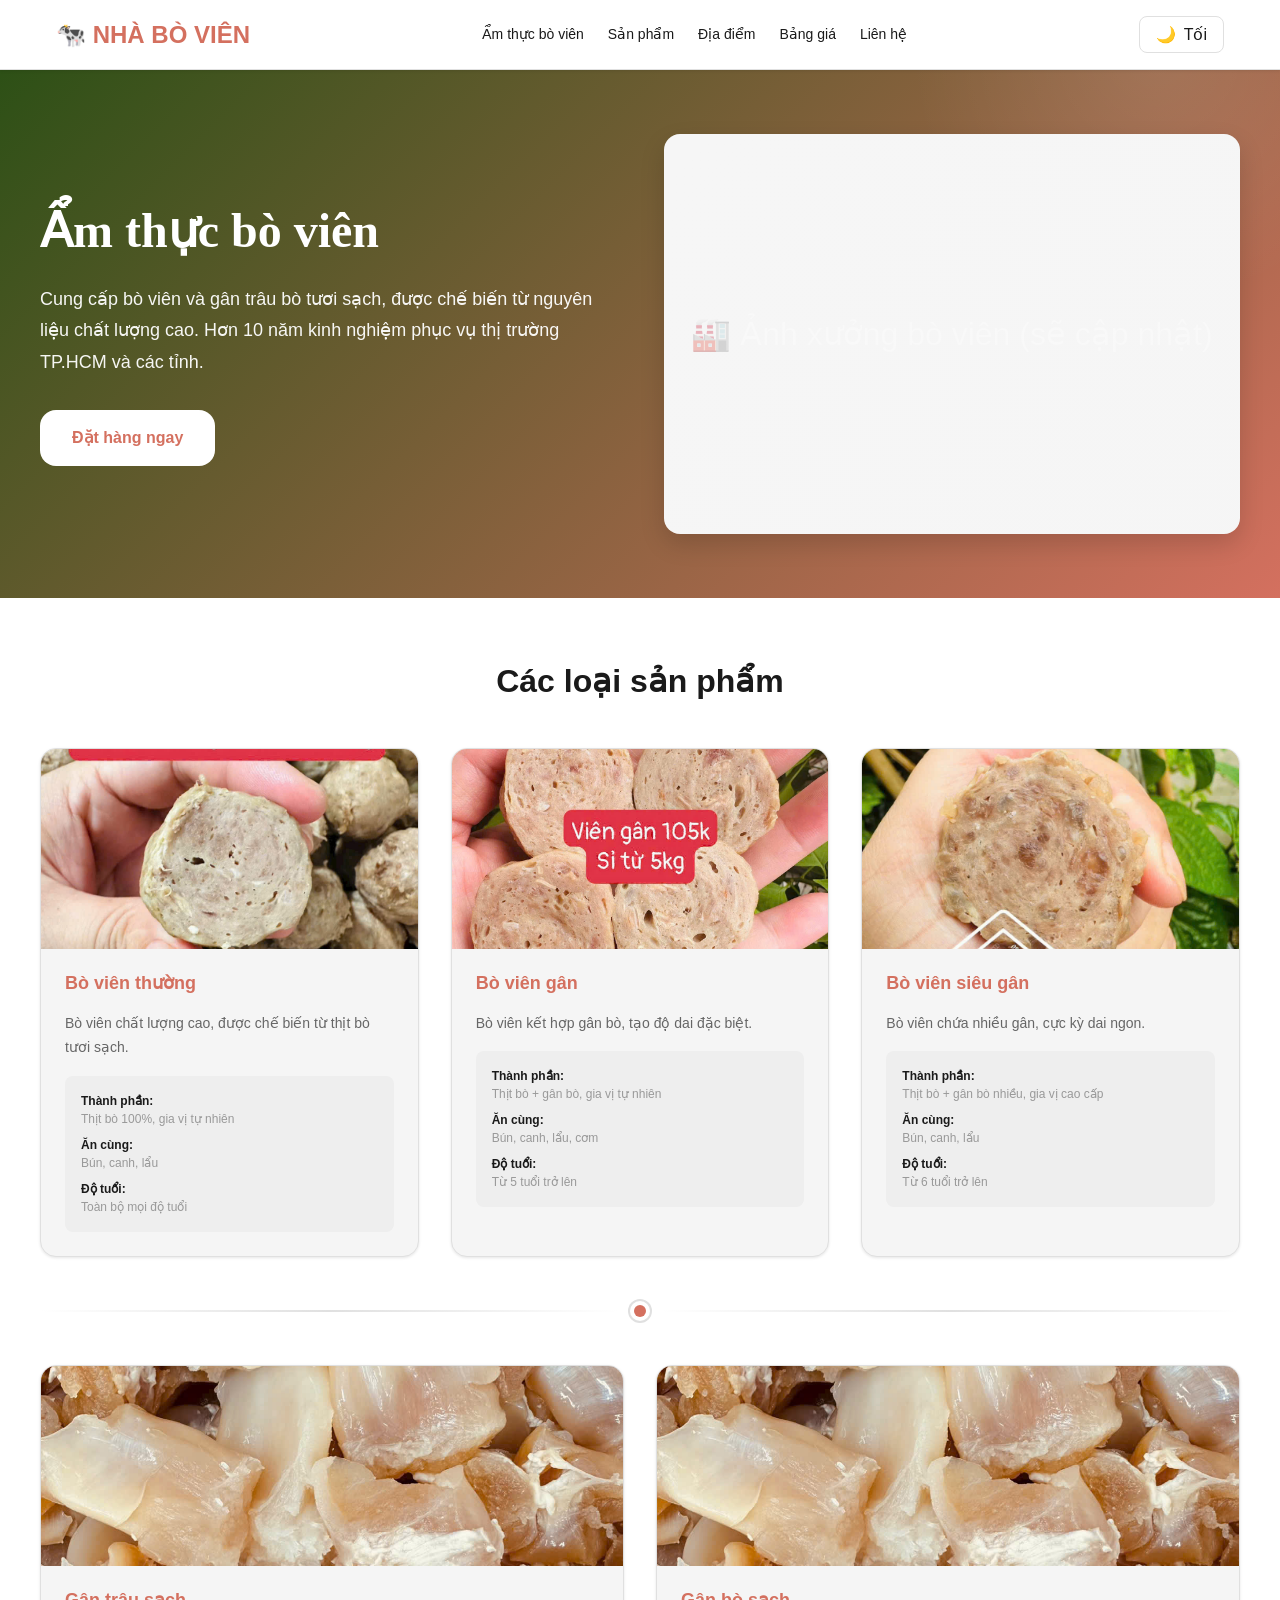
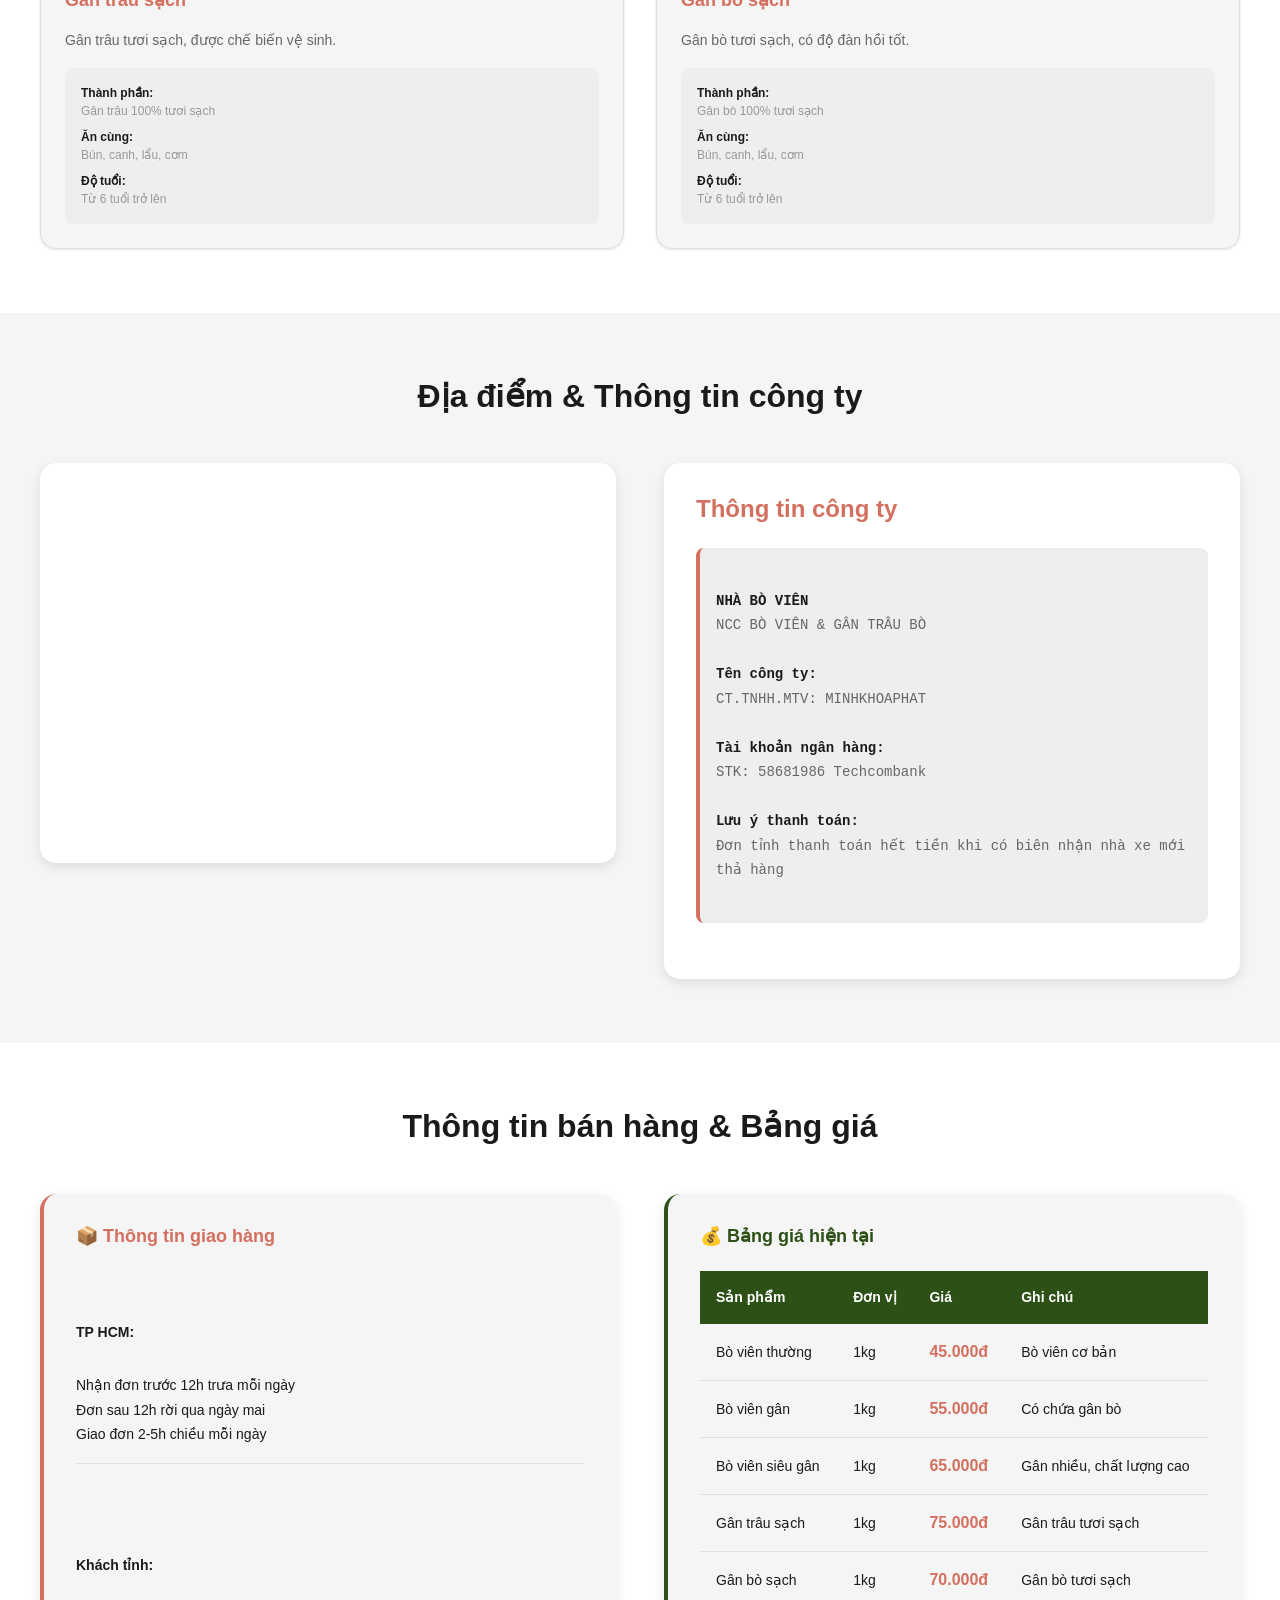
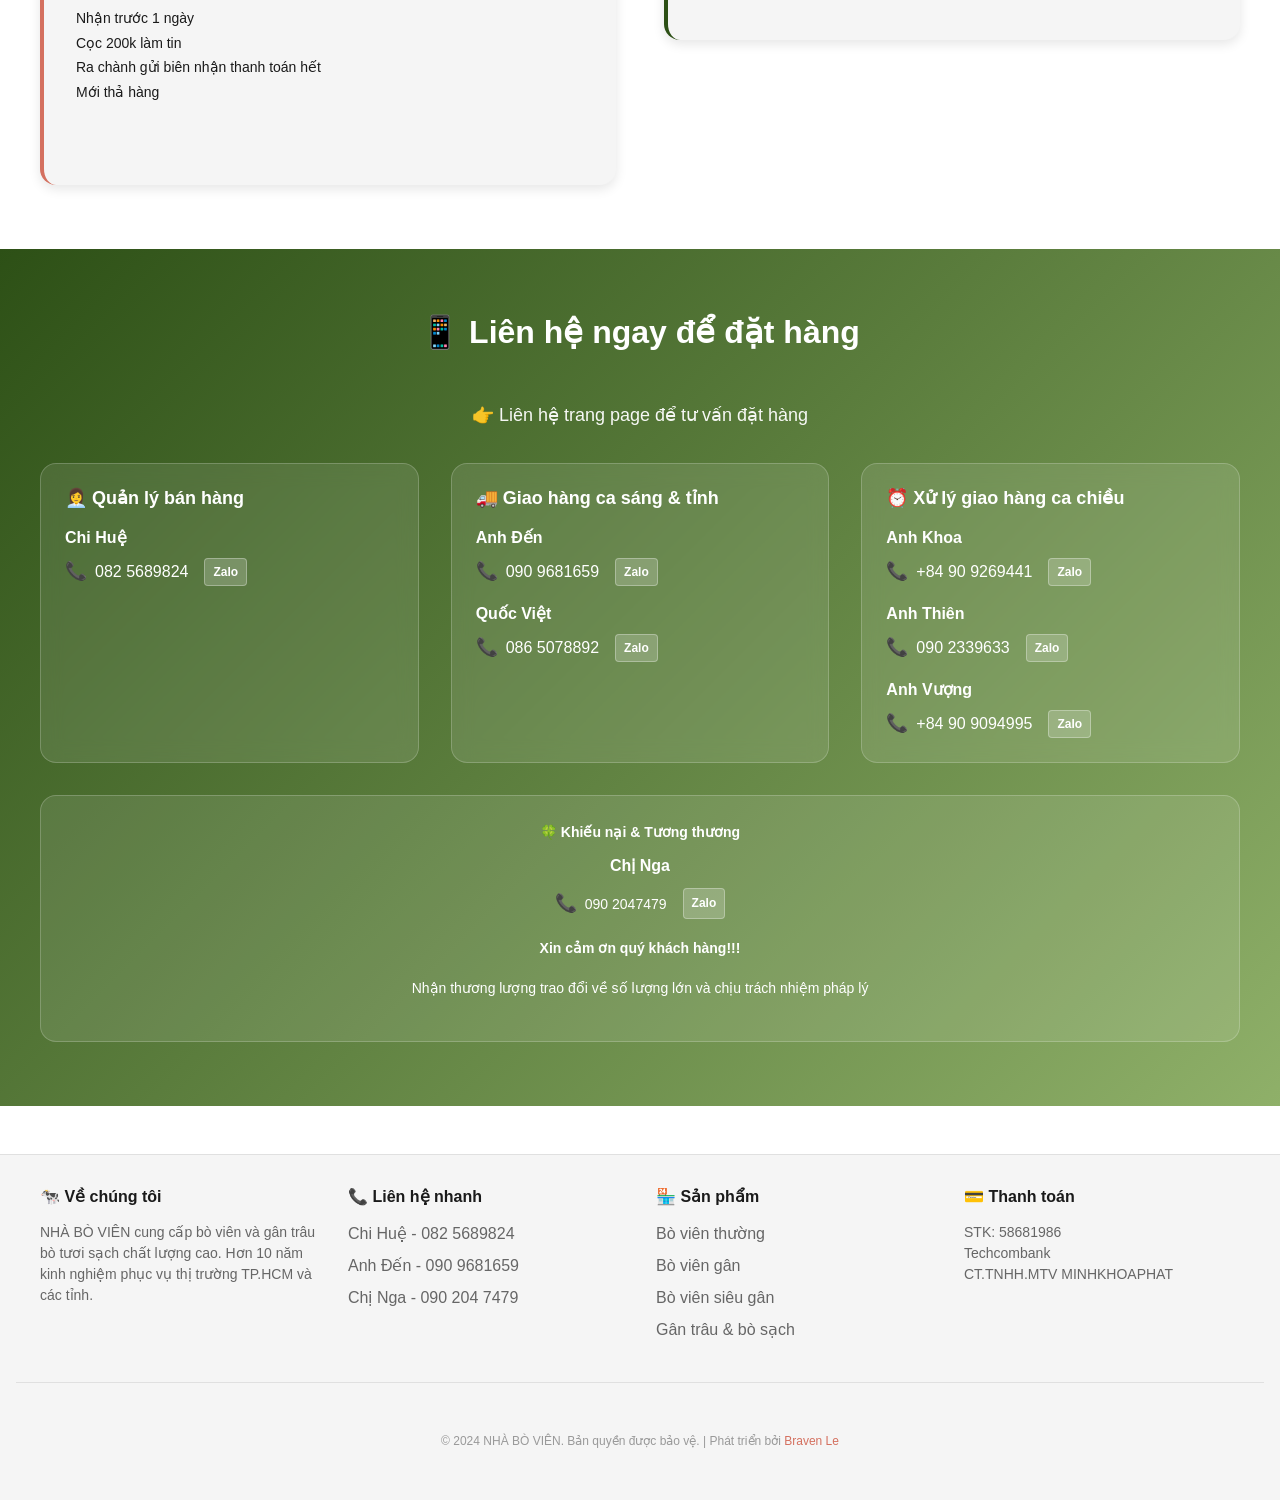
==== index.html @ b643d58f "chore: first push" ====
<!DOCTYPE html>
<html lang="vi">
<head>
    <meta charset="UTF-8">
    <meta name="viewport" content="width=device-width, initial-scale=1.0">
    <meta name="description" content="NHÀ BÒ VIÊN - Chuyên cung cấp bò viên và gân trâu bò tươi sạch">
    <title>NHÀ BÒ VIÊN - Bò Viên & Gân Trâu Bò</title>
    
    <!-- Styles -->
    <link rel="stylesheet" href="./css/root.css">
    <link rel="stylesheet" href="./css/header.css">
    <link rel="stylesheet" href="./css/hero.css">
    <link rel="stylesheet" href="./css/products.css">
    <link rel="stylesheet" href="./css/location.css">
    <link rel="stylesheet" href="./css/sales-info.css">
    <link rel="stylesheet" href="./css/contact.css">
    <link rel="stylesheet" href="./css/footer.css">
</head>
<body>
    <!-- Header -->
    <div id="header"></div>
    
    <!-- Main Content -->
    <main>
        <!-- Hero Section -->
        <div id="hero"></div>
        
        <!-- Products Section -->
        <div id="products"></div>
        
        <!-- Location Section -->
        <div id="location"></div>
        
        <!-- Sales Info Section -->
        <div id="sales-info"></div>
        
        <!-- Contact Section -->
        <div id="contact"></div>
    </main>
    
    <!-- Footer -->
    <div id="footer"></div>
    
    <!-- Scripts -->
    <script src="./js/component-loader.js"></script>
    <script src="./js/site.js"></script>
    <script src="./js/theme.js"></script>
    <script src="./js/header.js"></script>
    <script src="./js/sales-info.js"></script>
    <script src="./js/contact.js"></script>
    <script src="./js/navigation.js"></script>
</body>
</html>
---- css/root.css ----
/* Root Theme Variables - Light Mode (Default) */
:root {
  /* Primary Colors */
  --color-primary: #D4705F;
  --color-primary-dark: #B85A4F;
  
  /* Neutral Colors */
  --color-text: #1A1A1A;
  --color-text-light: #666666;
  --color-text-muted: #999999;
  
  --color-bg: #FFFFFF;
  --color-bg-secondary: #F5F5F5;
  --color-bg-tertiary: #EEEEEE;
  
  --color-border: #E0E0E0;
  --color-border-light: #F0F0F0;
  
  /* Accent Colors */
  --color-accent: #2D5016;
  --color-accent-light: #8FB069;
  
  /* Shadows */
  --shadow-sm: 0 1px 3px rgba(0, 0, 0, 0.1);
  --shadow-md: 0 4px 12px rgba(0, 0, 0, 0.1);
  --shadow-lg: 0 10px 25px rgba(0, 0, 0, 0.15);
  
  /* Spacing */
  --spacing-xs: 4px;
  --spacing-sm: 8px;
  --spacing-md: 16px;
  --spacing-lg: 24px;
  --spacing-xl: 32px;
  --spacing-2xl: 48px;
  --spacing-3xl: 64px;
  
  /* Typography */
  --font-family-sans: -apple-system, BlinkMacSystemFont, 'Segoe UI', Roboto, Oxygen, Ubuntu, Cantarell, sans-serif;
  --font-family-serif: Georgia, 'Times New Roman', serif;
  --font-size-xs: 12px;
  --font-size-sm: 14px;
  --font-size-base: 16px;
  --font-size-lg: 18px;
  --font-size-xl: 24px;
  --font-size-2xl: 32px;
  --font-size-3xl: 48px;
  
  --line-height-tight: 1.2;
  --line-height-normal: 1.5;
  --line-height-relaxed: 1.75;
  
  /* Border Radius */
  --radius-sm: 4px;
  --radius-md: 8px;
  --radius-lg: 16px;
  --radius-xl: 24px;
  
  /* Transitions */
  --transition-fast: 150ms ease-in-out;
  --transition-base: 250ms ease-in-out;
  --transition-slow: 350ms ease-in-out;
}

/* Dark Mode */
body.dark {
  --color-primary: #E8A89F;
  --color-primary-dark: #D4705F;
  
  --color-text: #E5E5E5;
  --color-text-light: #B0B0B0;
  --color-text-muted: #808080;
  
  --color-bg: #1A1A1A;
  --color-bg-secondary: #2D2D2D;
  --color-bg-tertiary: #3A3A3A;
  
  --color-border: #404040;
  --color-border-light: #333333;
  
  --color-accent: #A8D376;
  --color-accent-light: #6FA850;
  
  --shadow-sm: 0 1px 3px rgba(0, 0, 0, 0.3);
  --shadow-md: 0 4px 12px rgba(0, 0, 0, 0.4);
  --shadow-lg: 0 10px 25px rgba(0, 0, 0, 0.5);
}

/* Global Styles */
* {
  margin: 0;
  padding: 0;
  box-sizing: border-box;
}

html {
  scroll-behavior: smooth;
  background-color: var(--color-bg);
  color: var(--color-text);
  transition: background-color var(--transition-base), color var(--transition-base);
}

body {
  font-family: var(--font-family-sans);
  font-size: var(--font-size-base);
  line-height: var(--line-height-normal);
  color: var(--color-text);
  background-color: var(--color-bg);
  transition: background-color var(--transition-base), color var(--transition-base);
}

h1, h2, h3, h4, h5, h6 {
  font-weight: 600;
  line-height: var(--line-height-tight);
  margin-bottom: var(--spacing-md);
}

h1 {
  font-size: var(--font-size-3xl);
}

h2 {
  font-size: var(--font-size-2xl);
}

h3 {
  font-size: var(--font-size-xl);
}

p {
  margin-bottom: var(--spacing-md);
  line-height: var(--line-height-relaxed);
}

a {
  color: var(--color-primary);
  text-decoration: none;
  transition: color var(--transition-fast);
}

a:hover {
  color: var(--color-primary-dark);
  text-decoration: underline;
}

button {
  font-family: inherit;
  font-size: inherit;
  cursor: pointer;
  border: none;
  border-radius: var(--radius-md);
  padding: var(--spacing-sm) var(--spacing-md);
  transition: all var(--transition-fast);
  background-color: var(--color-primary);
  color: white;
}

button:hover {
  background-color: var(--color-primary-dark);
  transform: translateY(-2px);
  box-shadow: var(--shadow-md);
}

button:active {
  transform: translateY(0);
}

img {
  max-width: 100%;
  height: auto;
  display: block;
}

main {
  min-height: 100vh;
}

/* Container Utility */
.container {
  max-width: 1200px;
  margin: 0 auto;
  padding: 0 var(--spacing-md);
}

/* Responsive */
@media (max-width: 768px) {
  :root {
    --font-size-3xl: 36px;
    --font-size-2xl: 28px;
    --font-size-xl: 20px;
  }
  
  .container {
    padding: 0 var(--spacing-md);
  }
}

@media (max-width: 480px) {
  :root {
    --font-size-3xl: 28px;
    --font-size-2xl: 24px;
    --font-size-xl: 18px;
    --spacing-lg: 16px;
  }
}
---- css/header.css ----
/* Header Styles */
header {
  background-color: var(--color-bg);
  border-bottom: 1px solid var(--color-border);
  position: sticky;
  top: 0;
  z-index: 1000;
  transition: all var(--transition-base);
  box-shadow: var(--shadow-sm);
}

.header-container {
  max-width: 1200px;
  margin: 0 auto;
  padding: var(--spacing-md);
  display: flex;
  align-items: center;
  justify-content: space-between;
  gap: var(--spacing-lg);
}

.header-logo {
  font-size: var(--font-size-xl);
  font-weight: 700;
  color: var(--color-primary);
  text-decoration: none;
  white-space: nowrap;
  min-width: fit-content;
}

.header-nav {
  display: flex;
  gap: var(--spacing-lg);
  align-items: center;
  flex: 1;
  justify-content: center;
}

.header-nav a {
  color: var(--color-text);
  text-decoration: none;
  font-weight: 500;
  transition: color var(--transition-fast);
  white-space: nowrap;
  font-size: var(--font-size-sm);
}

.header-nav a:hover {
  color: var(--color-primary);
  text-decoration: none;
}

.header-actions {
  display: flex;
  gap: var(--spacing-md);
  align-items: center;
  min-width: fit-content;
}

.theme-toggle {
  background: none;
  border: 1px solid var(--color-border);
  border-radius: var(--radius-md);
  padding: var(--spacing-sm) var(--spacing-md);
  cursor: pointer;
  font-size: var(--font-size-base);
  display: flex;
  align-items: center;
  gap: var(--spacing-sm);
  color: var(--color-text);
  transition: all var(--transition-fast);
}

.theme-toggle:hover {
  background-color: var(--color-bg-secondary);
  border-color: var(--color-primary);
}

.mobile-menu-toggle {
  display: none;
  background: none;
  border: none;
  font-size: var(--font-size-xl);
  cursor: pointer;
  color: var(--color-text);
  padding: 0;
}

/* Mobile Responsive */
@media (max-width: 768px) {
  .header-container {
    padding: var(--spacing-md);
    gap: var(--spacing-md);
  }
  
  .header-nav {
    display: none;
    position: absolute;
    top: 60px;
    left: 0;
    right: 0;
    flex-direction: column;
    gap: var(--spacing-md);
    background-color: var(--color-bg);
    border-bottom: 1px solid var(--color-border);
    padding: var(--spacing-lg) var(--spacing-md);
    box-shadow: var(--shadow-md);
    z-index: 999;
  }
  
  .header-nav.active {
    display: flex;
  }
  
  .header-nav a {
    display: block;
    padding: var(--spacing-md) 0;
    border-bottom: 1px solid var(--color-border);
  }
  
  .mobile-menu-toggle {
    display: block;
    order: 2;
  }
  
  .header-logo {
    order: 1;
    flex: 1;
  }
  
  .header-actions {
    order: 3;
  }
}

@media (max-width: 480px) {
  .header-container {
    padding: var(--spacing-sm);
  }
  
  .header-logo {
    font-size: var(--font-size-lg);
  }
}
---- css/hero.css ----
/* Hero Section Styles */
.hero {
  background: linear-gradient(135deg, var(--color-accent) 0%, var(--color-primary) 100%);
  color: white;
  padding: var(--spacing-3xl) var(--spacing-md);
  text-align: center;
  position: relative;
  overflow: hidden;
}

.hero::before {
  content: '';
  position: absolute;
  top: -50%;
  right: -10%;
  width: 500px;
  height: 500px;
  background: radial-gradient(circle, rgba(255,255,255,0.1) 0%, transparent 70%);
  border-radius: 50%;
  z-index: 1;
}

.hero-content {
  max-width: 1200px;
  margin: 0 auto;
  position: relative;
  z-index: 2;
  display: grid;
  grid-template-columns: 1fr 1fr;
  gap: var(--spacing-2xl);
  align-items: center;
}

.hero-text {
  text-align: left;
}

.hero-title {
  font-size: var(--font-size-3xl);
  font-weight: 700;
  margin-bottom: var(--spacing-lg);
  line-height: 1.2;
  font-family: var(--font-family-serif);
}

.hero-subtitle {
  font-size: var(--font-size-lg);
  margin-bottom: var(--spacing-xl);
  opacity: 0.95;
  line-height: var(--line-height-relaxed);
}

.hero-image {
  position: relative;
  height: 400px;
  border-radius: var(--radius-lg);
  overflow: hidden;
  box-shadow: var(--shadow-lg);
  background: var(--color-bg-secondary);
  display: flex;
  align-items: center;
  justify-content: center;
}

.hero-image img {
  width: 100%;
  height: 100%;
  object-fit: cover;
}

.hero-image-placeholder {
  width: 100%;
  height: 100%;
  background: linear-gradient(135deg, rgba(255,255,255,0.1) 0%, rgba(255,255,255,0.05) 100%);
  display: flex;
  align-items: center;
  justify-content: center;
  font-size: var(--font-size-2xl);
  color: rgba(255,255,255,0.3);
  text-align: center;
  padding: var(--spacing-lg);
}

.hero-cta {
  display: inline-block;
  background-color: white;
  color: var(--color-primary);
  padding: var(--spacing-md) var(--spacing-xl);
  border-radius: var(--radius-lg);
  font-weight: 600;
  transition: all var(--transition-base);
  text-decoration: none;
  cursor: pointer;
  border: none;
  font-size: var(--font-size-base);
}

.hero-cta:hover {
  transform: translateY(-3px);
  box-shadow: 0 10px 25px rgba(0, 0, 0, 0.2);
  background-color: var(--color-bg-secondary);
  text-decoration: none;
}

/* Mobile Responsive */
@media (max-width: 768px) {
  .hero {
    padding: var(--spacing-2xl) var(--spacing-md);
  }
  
  .hero-content {
    grid-template-columns: 1fr;
    gap: var(--spacing-xl);
  }
  
  .hero-title {
    font-size: var(--font-size-2xl);
  }
  
  .hero-image {
    height: 300px;
  }
  
  .hero-text {
    text-align: center;
  }
}

@media (max-width: 480px) {
  .hero {
    padding: var(--spacing-xl) var(--spacing-md);
  }
  
  .hero-title {
    font-size: var(--font-size-xl);
  }
  
  .hero-subtitle {
    font-size: var(--font-size-base);
  }
  
  .hero-image {
    height: 250px;
  }
}
---- css/products.css ----
/* Products Section Styles */
.products {
  padding: var(--spacing-3xl) var(--spacing-md);
  background-color: var(--color-bg);
}

.products-container {
  max-width: 1200px;
  margin: 0 auto;
}

.section-title {
  text-align: center;
  font-size: var(--font-size-2xl);
  font-weight: 700;
  margin-bottom: var(--spacing-2xl);
  color: var(--color-text);
}

.products-grid {
  display: grid;
  grid-template-columns: repeat(auto-fit, minmax(280px, 1fr));
  gap: var(--spacing-xl);
  margin-bottom: var(--spacing-2xl);
}

.product-card {
  background: var(--color-bg-secondary);
  border: 1px solid var(--color-border);
  border-radius: var(--radius-lg);
  overflow: hidden;
  transition: all var(--transition-base);
  box-shadow: var(--shadow-sm);
}

.product-card:hover {
  transform: translateY(-8px);
  box-shadow: var(--shadow-lg);
  border-color: var(--color-primary);
}

.product-image {
  width: 100%;
  height: 200px;
  background: linear-gradient(135deg, var(--color-accent) 0%, var(--color-primary) 100%);
  display: flex;
  align-items: center;
  justify-content: center;
  overflow: hidden;
}

.product-image img {
  width: 100%;
  height: 100%;
  object-fit: cover;
  display: block;
}

.product-content {
  padding: var(--spacing-lg);
}

.product-name {
  font-size: var(--font-size-lg);
  font-weight: 600;
  margin-bottom: var(--spacing-md);
  color: var(--color-primary);
}

.product-description {
  font-size: var(--font-size-sm);
  color: var(--color-text-light);
  line-height: var(--line-height-relaxed);
  margin-bottom: var(--spacing-md);
}

.product-details {
  font-size: var(--font-size-xs);
  color: var(--color-text-muted);
  background: var(--color-bg-tertiary);
  padding: var(--spacing-md);
  border-radius: var(--radius-md);
  line-height: var(--line-height-normal);
}

.product-details strong {
  color: var(--color-text);
  display: block;
  margin-top: var(--spacing-sm);
}

.product-details strong:first-child {
  margin-top: 0;
}

/* Divider Line with Dot */
.products-divider {
  display: flex;
  align-items: center;
  justify-content: center;
  margin: var(--spacing-2xl) 0;
  position: relative;
}

.products-divider::before,
.products-divider::after {
  content: '';
  flex: 1;
  height: 2px;
  background: linear-gradient(to right, transparent, var(--color-border), transparent);
}

.products-divider::before {
  margin-right: var(--spacing-md);
}

.products-divider::after {
  margin-left: var(--spacing-md);
}

.divider-dot {
  width: 12px;
  height: 12px;
  background: var(--color-primary);
  border-radius: 50%;
  box-shadow: 0 0 0 4px var(--color-bg), 0 0 0 6px var(--color-border);
  z-index: 1;
}

/* Additional Products Grid (Buffalo & Cattle Tendon) */
.additional-products {
  margin-top: var(--spacing-2xl);
}

.additional-products-grid {
  display: grid;
  grid-template-columns: repeat(auto-fit, minmax(280px, 1fr));
  gap: var(--spacing-xl);
}

/* Mobile Responsive */
@media (max-width: 768px) {
  .products {
    padding: var(--spacing-2xl) var(--spacing-md);
  }
  
  .section-title {
    font-size: var(--font-size-xl);
  }
  
  .products-grid,
  .additional-products-grid {
    grid-template-columns: 1fr;
  }
  
  .products-divider {
    margin: var(--spacing-xl) 0;
  }
}
---- css/location.css ----
/* Location Section Styles */
.location {
  padding: var(--spacing-3xl) var(--spacing-md);
  background-color: var(--color-bg-secondary);
}

.location-container {
  max-width: 1200px;
  margin: 0 auto;
}

.location-grid {
  display: grid;
  grid-template-columns: 1fr 1fr;
  gap: var(--spacing-2xl);
  align-items: stretch;
}

.location-map-wrapper {
  background: var(--color-bg);
  border-radius: var(--radius-lg);
  overflow: hidden;
  box-shadow: var(--shadow-md);
  height: 400px;
}

.location-map-wrapper iframe {
  width: 100%;
  height: 100%;
  border: none;
}

.location-map-placeholder {
  width: 100%;
  height: 100%;
  background: linear-gradient(135deg, var(--color-accent-light) 0%, var(--color-accent) 100%);
  display: flex;
  align-items: center;
  justify-content: center;
  color: white;
  font-size: var(--font-size-xl);
  text-align: center;
  padding: var(--spacing-lg);
}

.location-info {
  background: var(--color-bg);
  padding: var(--spacing-xl);
  border-radius: var(--radius-lg);
  box-shadow: var(--shadow-md);
  display: flex;
  flex-direction: column;
  justify-content: center;
}

.location-info h3 {
  font-size: var(--font-size-xl);
  margin-bottom: var(--spacing-lg);
  color: var(--color-primary);
}

.company-info {
  line-height: var(--line-height-relaxed);
  margin-bottom: var(--spacing-lg);
  font-size: var(--font-size-sm);
  white-space: pre-wrap;
  word-break: break-word;
  color: var(--color-text-light);
  font-family: monospace;
  background: var(--color-bg-tertiary);
  padding: var(--spacing-md);
  border-radius: var(--radius-md);
  border-left: 4px solid var(--color-primary);
}

.company-info strong {
  color: var(--color-text);
  font-weight: 600;
}

/* Mobile Responsive */
@media (max-width: 768px) {
  .location {
    padding: var(--spacing-2xl) var(--spacing-md);
  }
  
  .location-grid {
    grid-template-columns: 1fr;
    gap: var(--spacing-xl);
  }
  
  .location-map-wrapper {
    height: 300px;
  }
  
  .location-info {
    padding: var(--spacing-lg);
  }
}

@media (max-width: 480px) {
  .location-map-wrapper {
    height: 250px;
  }
  
  .company-info {
    font-size: var(--font-size-xs);
    padding: var(--spacing-sm);
  }
}
---- css/sales-info.css ----
/* Sales Info Section Styles */
.sales-info {
  padding: var(--spacing-3xl) var(--spacing-md);
  background-color: var(--color-bg);
}

.sales-info-container {
  max-width: 1200px;
  margin: 0 auto;
}

.sales-info-grid {
  display: grid;
  grid-template-columns: 1fr 1fr;
  gap: var(--spacing-2xl);
  align-items: flex-start;
}

.sales-delivery {
  background: var(--color-bg-secondary);
  padding: var(--spacing-xl);
  border-radius: var(--radius-lg);
  box-shadow: var(--shadow-md);
  border-left: 4px solid var(--color-primary);
}

.sales-delivery h3 {
  font-size: var(--font-size-lg);
  margin-bottom: var(--spacing-lg);
  color: var(--color-primary);
}

.delivery-list {
  line-height: var(--line-height-relaxed);
  font-size: var(--font-size-sm);
  color: var(--color-text);
  white-space: pre-wrap;
  word-break: break-word;
}

.delivery-item {
  margin-bottom: var(--spacing-md);
  padding-bottom: var(--spacing-md);
  border-bottom: 1px solid var(--color-border);
}

.delivery-item:last-child {
  border-bottom: none;
  margin-bottom: 0;
  padding-bottom: 0;
}

.delivery-item strong {
  color: var(--color-text);
  font-weight: 600;
  display: block;
  margin-bottom: var(--spacing-xs);
}

/* Pricing Table */
.pricing-section {
  background: var(--color-bg-secondary);
  padding: var(--spacing-xl);
  border-radius: var(--radius-lg);
  box-shadow: var(--shadow-md);
  border-left: 4px solid var(--color-accent);
}

.pricing-section h3 {
  font-size: var(--font-size-lg);
  margin-bottom: var(--spacing-lg);
  color: var(--color-accent);
}

.pricing-table {
  width: 100%;
  border-collapse: collapse;
  font-size: var(--font-size-sm);
}

.pricing-table th {
  background: var(--color-accent);
  color: white;
  padding: var(--spacing-md);
  text-align: left;
  font-weight: 600;
  border: none;
}

.pricing-table td {
  padding: var(--spacing-md);
  border-bottom: 1px solid var(--color-border);
}

.pricing-table tr:hover {
  background-color: var(--color-bg-tertiary);
}

.pricing-table tr:last-child td {
  border-bottom: none;
}

.price {
  font-weight: 600;
  color: var(--color-primary);
  font-size: var(--font-size-base);
}

.pricing-loading {
  text-align: center;
  padding: var(--spacing-lg);
  color: var(--color-text-muted);
}

/* Mobile Responsive */
@media (max-width: 768px) {
  .sales-info {
    padding: var(--spacing-2xl) var(--spacing-md);
  }
  
  .sales-info-grid {
    grid-template-columns: 1fr;
    gap: var(--spacing-xl);
  }
  
  .pricing-table {
    font-size: var(--font-size-xs);
  }
  
  .pricing-table th,
  .pricing-table td {
    padding: var(--spacing-sm);
  }
}
---- css/contact.css ----
/* Contact Section Styles */
.contact {
  padding: var(--spacing-3xl) var(--spacing-md);
  background: linear-gradient(135deg, var(--color-accent) 0%, var(--color-accent-light) 100%);
  color: white;
}

.contact-container {
  max-width: 1200px;
  margin: 0 auto;
}

.contact-title {
  text-align: center;
  font-size: var(--font-size-2xl);
  margin-bottom: var(--spacing-2xl);
  color: white;
}

.contact-intro {
  text-align: center;
  font-size: var(--font-size-lg);
  margin-bottom: var(--spacing-xl);
  opacity: 0.95;
}

.contact-grid {
  display: grid;
  grid-template-columns: repeat(auto-fit, minmax(300px, 1fr));
  gap: var(--spacing-xl);
  margin-bottom: var(--spacing-xl);
}

.contact-card {
  background: rgba(255, 255, 255, 0.1);
  padding: var(--spacing-lg);
  border-radius: var(--radius-lg);
  border: 1px solid rgba(255, 255, 255, 0.2);
  backdrop-filter: blur(10px);
  transition: all var(--transition-base);
}

.contact-card:hover {
  background: rgba(255, 255, 255, 0.15);
  border-color: rgba(255, 255, 255, 0.4);
  transform: translateY(-4px);
  box-shadow: 0 10px 30px rgba(0, 0, 0, 0.2);
}

.contact-card h3 {
  font-size: var(--font-size-lg);
  margin-bottom: var(--spacing-md);
  color: white;
}

.contact-person {
  display: flex;
  flex-direction: column;
  gap: var(--spacing-sm);
  margin-bottom: var(--spacing-md);
}

.contact-person:last-child {
  margin-bottom: 0;
}

.person-name {
  font-weight: 600;
  color: white;
  font-size: var(--font-size-base);
}

.person-phone {
  display: flex;
  gap: var(--spacing-sm);
  align-items: center;
}

.phone-link {
  color: white;
  text-decoration: none;
  font-weight: 500;
  transition: opacity var(--transition-fast);
}

.phone-link:hover {
  opacity: 0.8;
  text-decoration: underline;
}

.phone-icon {
  font-size: var(--font-size-lg);
}

.zalo-badge {
  display: inline-block;
  background: rgba(255, 255, 255, 0.2);
  padding: var(--spacing-xs) var(--spacing-sm);
  border-radius: var(--radius-sm);
  font-size: var(--font-size-xs);
  font-weight: 600;
  margin-left: var(--spacing-sm);
  border: 1px solid rgba(255, 255, 255, 0.3);
}

/* Contact Footer Info */
.contact-footer-info {
  background: rgba(255, 255, 255, 0.1);
  padding: var(--spacing-lg);
  border-radius: var(--radius-lg);
  border: 1px solid rgba(255, 255, 255, 0.2);
  text-align: center;
  font-size: var(--font-size-sm);
  line-height: var(--line-height-relaxed);

  .contact-person {
    align-items: center;
  }
}

.contact-footer-info strong {
  display: block;
  margin-top: var(--spacing-md);
  margin-bottom: var(--spacing-sm);
  font-weight: 600;
  color: white;
}

.contact-footer-info strong:first-child {
  margin-top: 0;
}

/* Mobile Responsive */
@media (max-width: 768px) {
  .contact {
    padding: var(--spacing-2xl) var(--spacing-md);
  }
  
  .contact-title {
    font-size: var(--font-size-xl);
  }
  
  .contact-grid {
    grid-template-columns: 1fr;
  }
}

@media (max-width: 480px) {
  .contact-title {
    font-size: var(--font-size-lg);
  }
  
  .contact-intro {
    font-size: var(--font-size-base);
  }
  
  .contact-card {
    padding: var(--spacing-md);
  }
}
---- css/footer.css ----
/* Footer Styles */
footer {
  background-color: var(--color-bg-secondary);
  border-top: 1px solid var(--color-border);
  padding: var(--spacing-xl) var(--spacing-md);
  margin-top: var(--spacing-2xl);
}

.footer-container {
  max-width: 1200px;
  margin: 0 auto;
  display: grid;
  grid-template-columns: repeat(auto-fit, minmax(250px, 1fr));
  gap: var(--spacing-xl);
  margin-bottom: var(--spacing-xl);
}

.footer-section h3 {
  font-size: var(--font-size-base);
  font-weight: 600;
  margin-bottom: var(--spacing-md);
  color: var(--color-text);
}

.footer-section a {
  display: block;
  color: var(--color-text-light);
  text-decoration: none;
  margin-bottom: var(--spacing-sm);
  transition: color var(--transition-fast);
}

.footer-section a:hover {
  color: var(--color-primary);
}

.footer-section p {
  color: var(--color-text-light);
  font-size: var(--font-size-sm);
  line-height: var(--line-height-normal);
}

.footer-divider {
  border-top: 1px solid var(--color-border);
  margin: var(--spacing-lg) 0;
}

.footer-bottom {
  text-align: center;
  color: var(--color-text-muted);
  font-size: var(--font-size-xs);
  padding-top: var(--spacing-lg);
}

.footer-socials {
  display: flex;
  gap: var(--spacing-md);
  margin-bottom: var(--spacing-md);
}

.social-icon {
  display: inline-flex;
  align-items: center;
  justify-content: center;
  width: 36px;
  height: 36px;
  background: var(--color-bg-tertiary);
  border-radius: 50%;
  color: var(--color-primary);
  text-decoration: none;
  transition: all var(--transition-fast);
  font-size: var(--font-size-lg);
}

.social-icon:hover {
  background: var(--color-primary);
  color: white;
  transform: translateY(-3px);
}

/* Mobile Responsive */
@media (max-width: 768px) {
  footer {
    padding: var(--spacing-lg) var(--spacing-md);
  }
  
  .footer-container {
    grid-template-columns: 1fr;
    gap: var(--spacing-lg);
  }
}
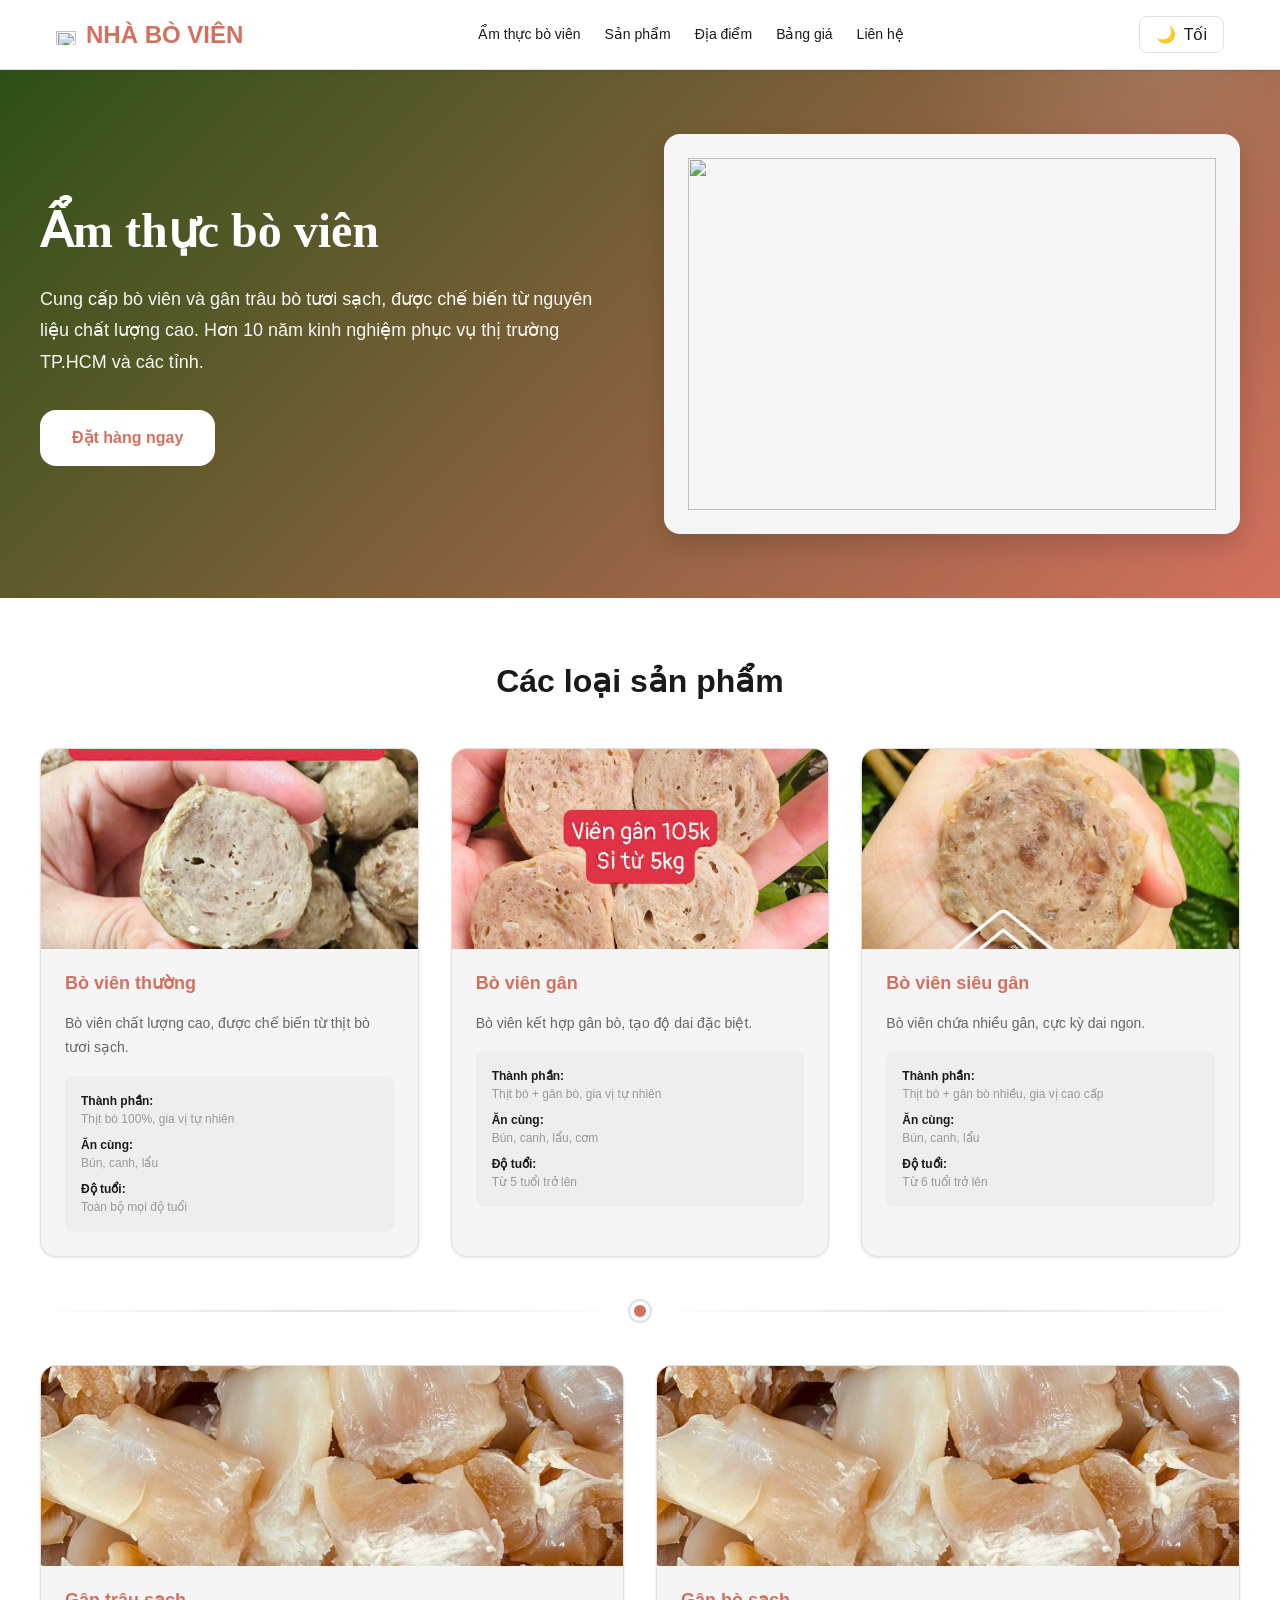
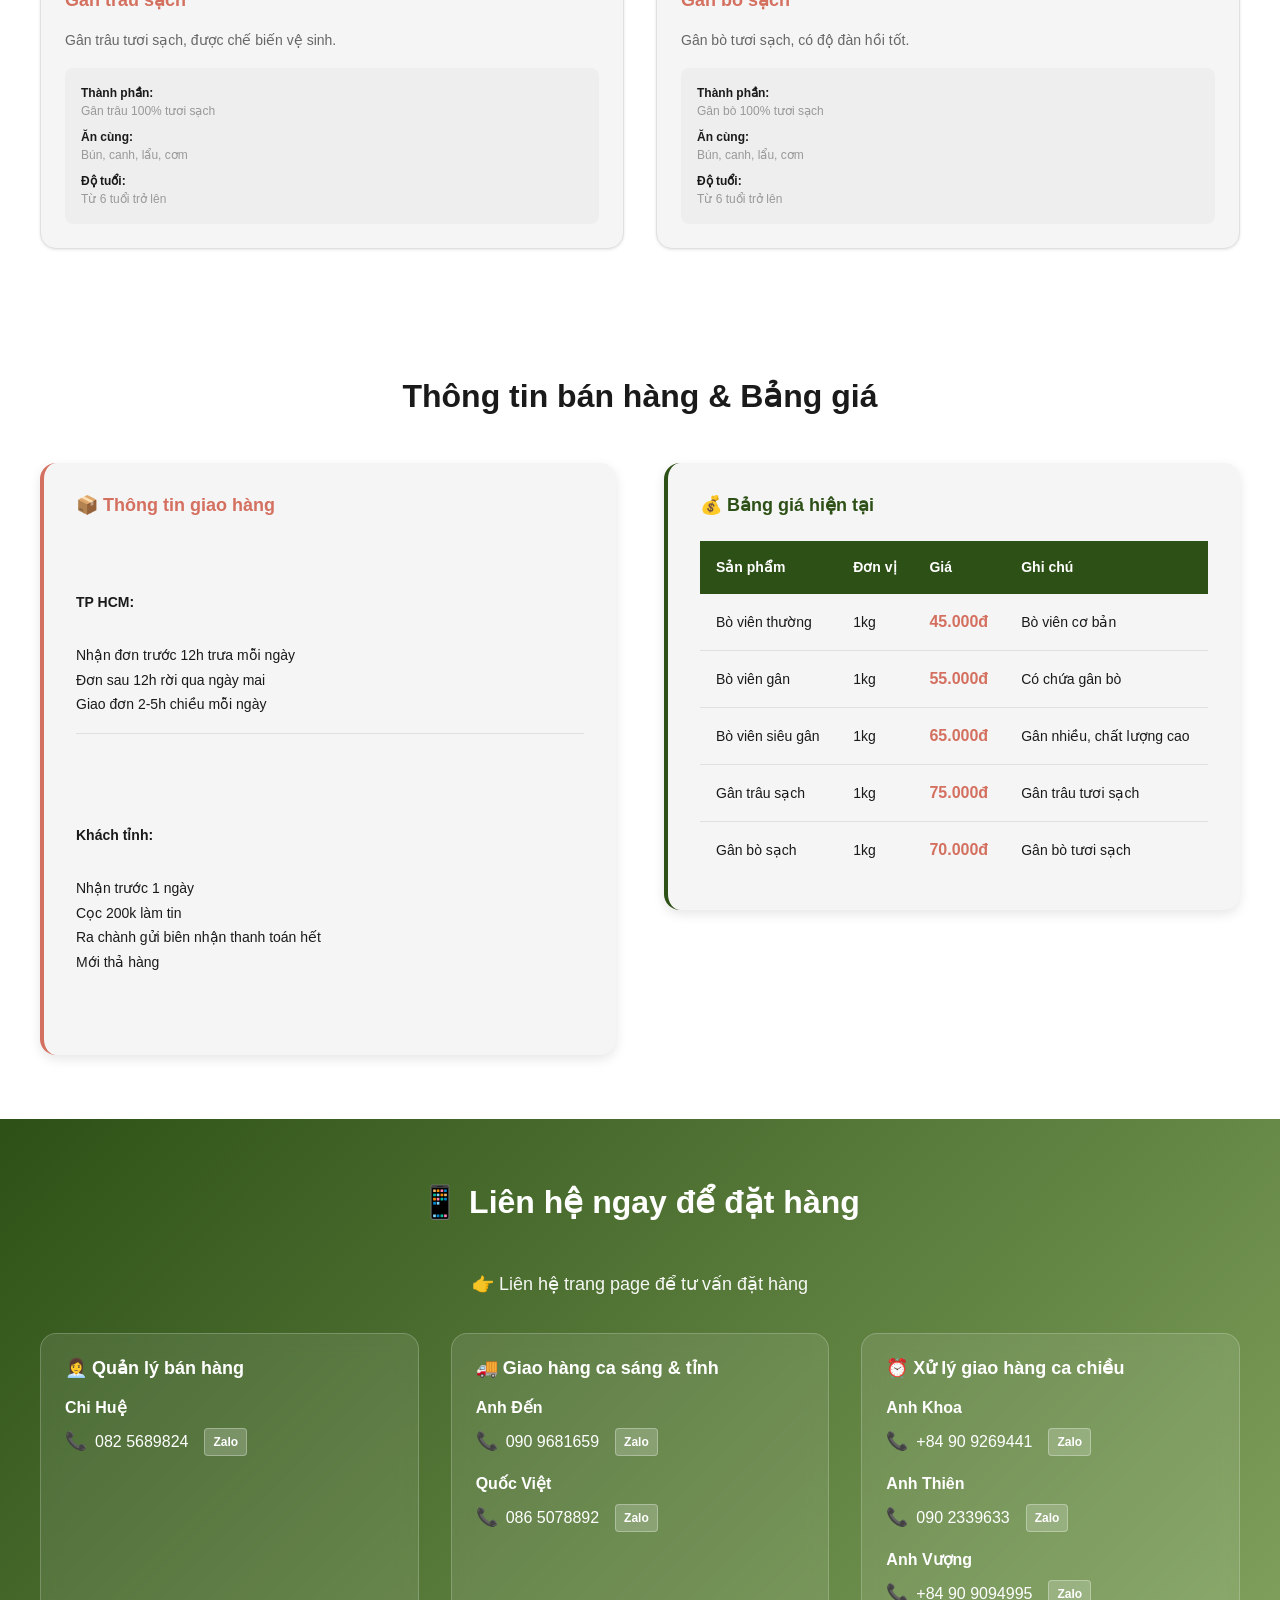
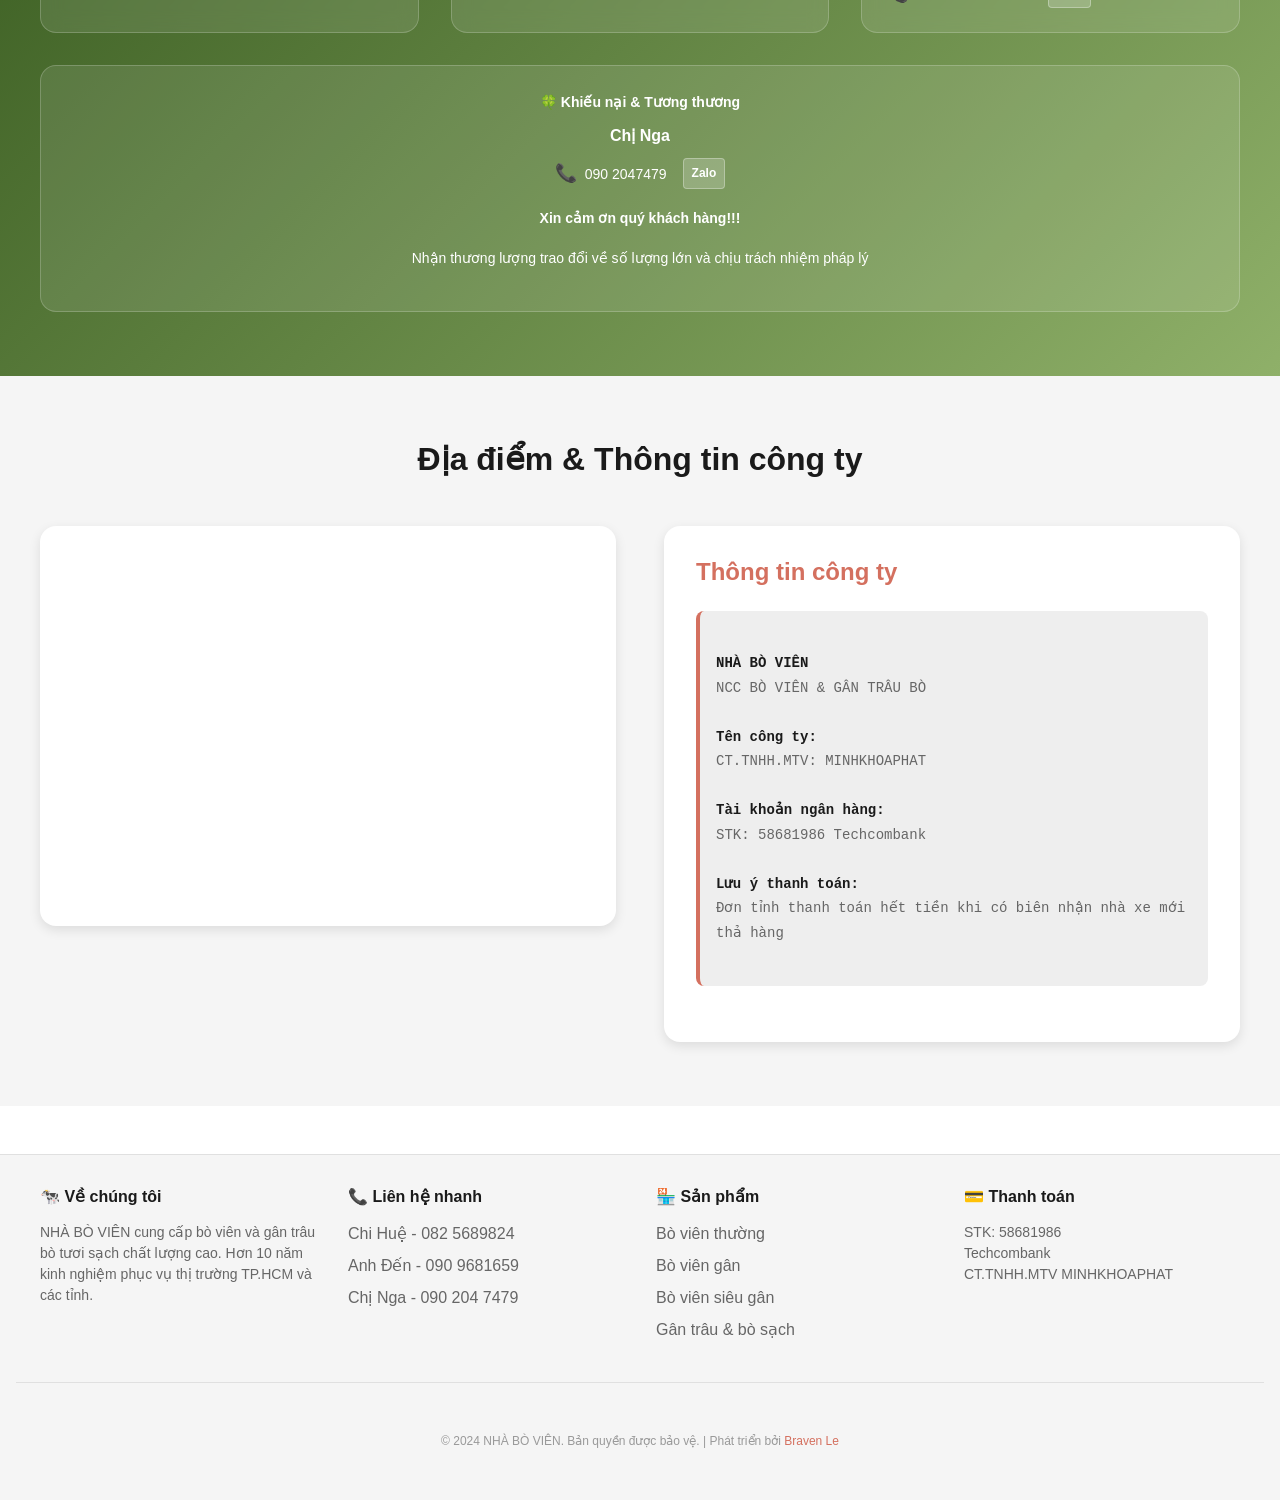
==== commit dddb702c: "fix: not working maps, change the order" ====
--- a/index.html
+++ b/index.html
@@ -28,14 +28,14 @@
         <!-- Products Section -->
         <div id="products"></div>
         
-        <!-- Location Section -->
-        <div id="location"></div>
-        
         <!-- Sales Info Section -->
         <div id="sales-info"></div>
         
         <!-- Contact Section -->
         <div id="contact"></div>
+        
+        <!-- Location Section -->
+        <div id="location"></div>
     </main>
     
     <!-- Footer -->
--- a/css/location.css
+++ b/css/location.css
@@ -28,6 +28,27 @@
   width: 100%;
   height: 100%;
   border: none;
+}
+
+.location-map-link {
+  display: flex;
+  align-items: center;
+  justify-content: center;
+  width: 100%;
+  height: 100%;
+  background: linear-gradient(135deg, var(--color-accent-light) 0%, var(--color-accent) 100%);
+  color: white;
+  text-decoration: none;
+  font-size: var(--font-size-xl);
+  font-weight: 700;
+  text-align: center;
+  padding: var(--spacing-lg);
+  border-radius: inherit;
+}
+
+.location-map-link:hover,
+.location-map-link:focus {
+  opacity: 0.95;
 }
 
 .location-map-placeholder {
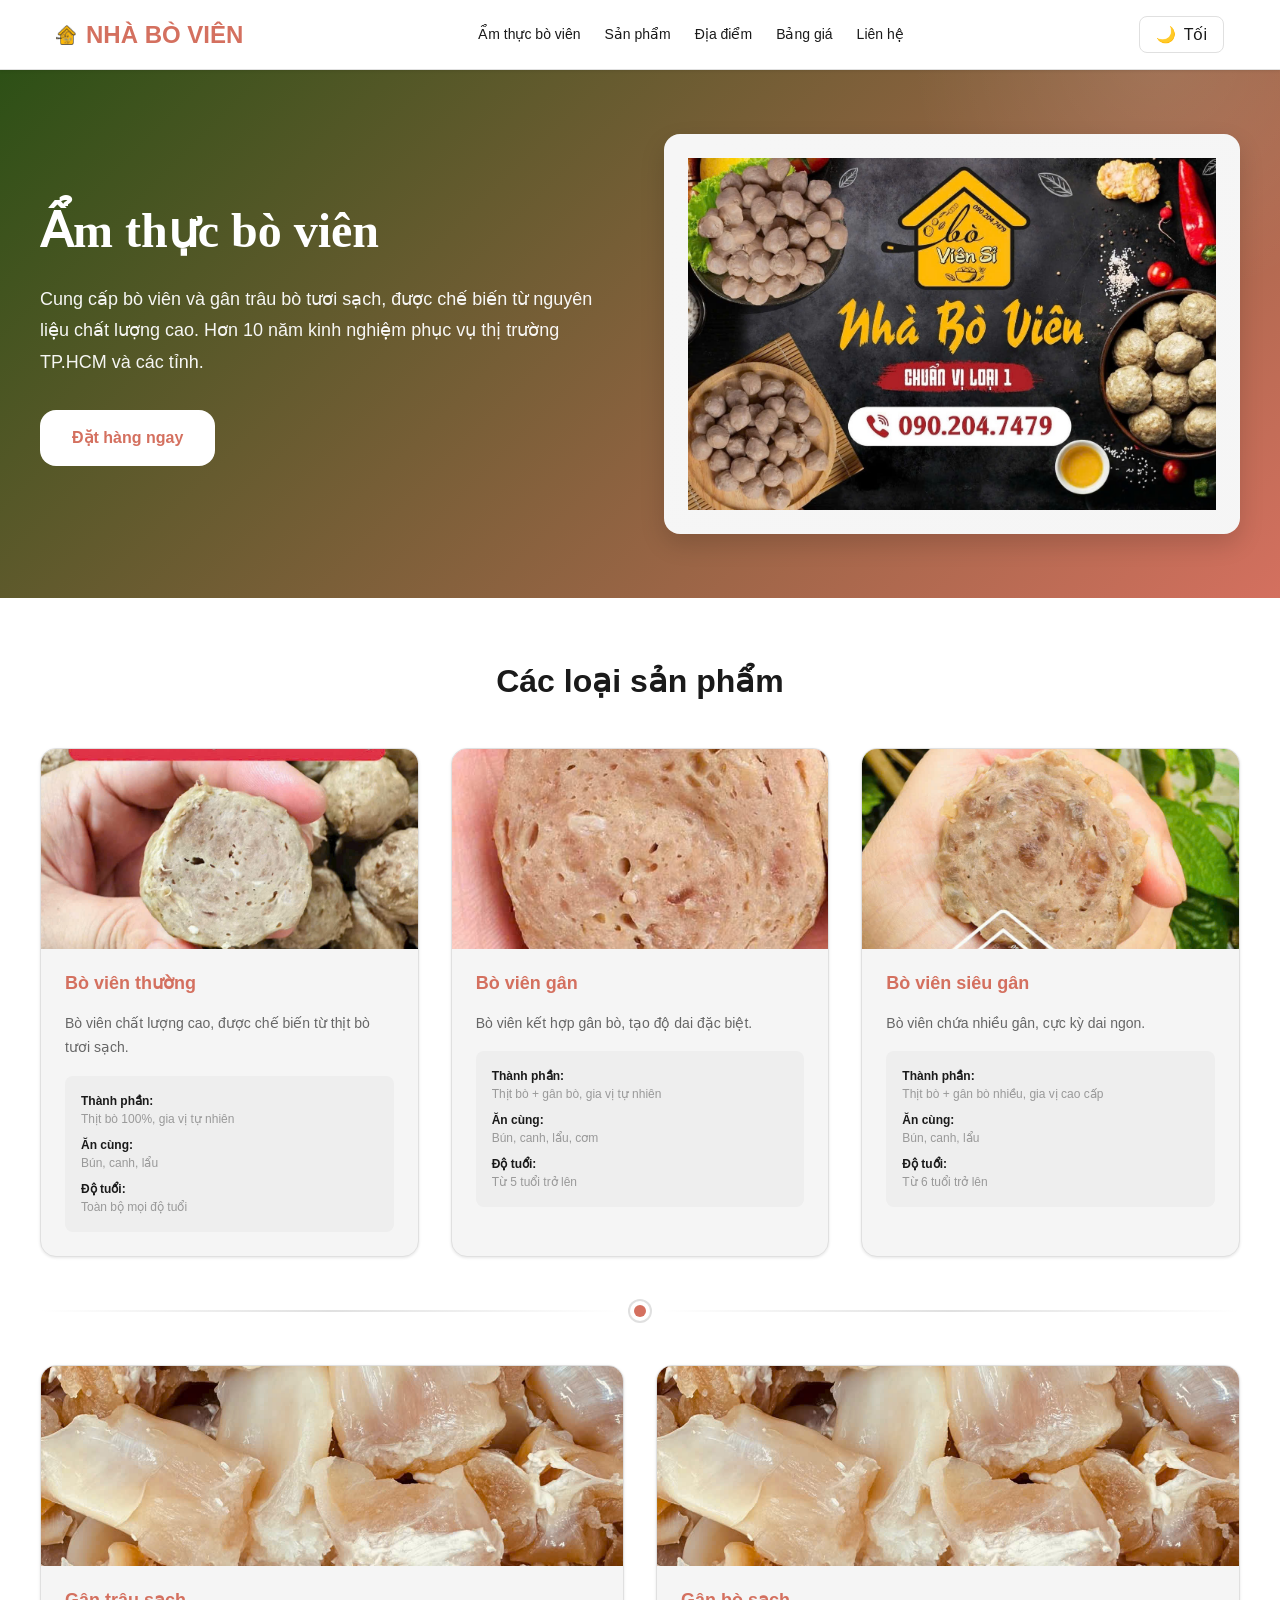
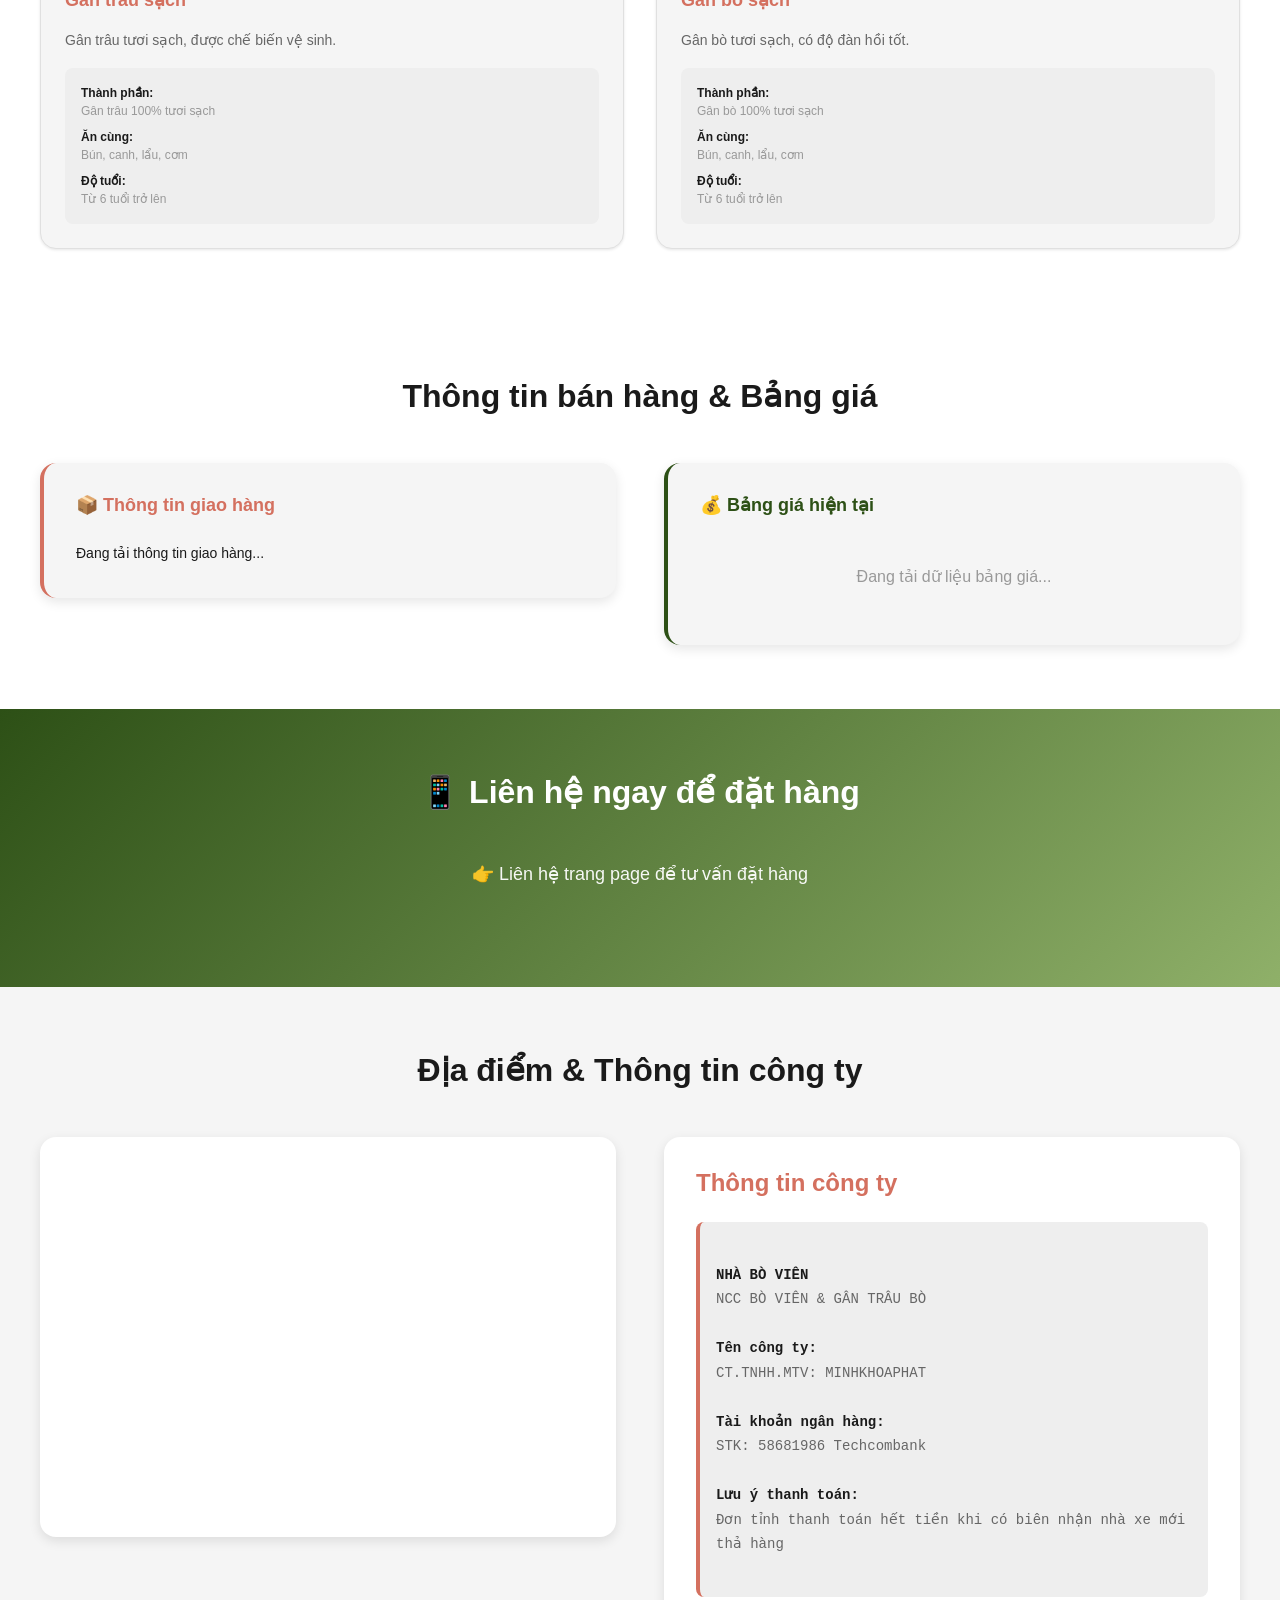
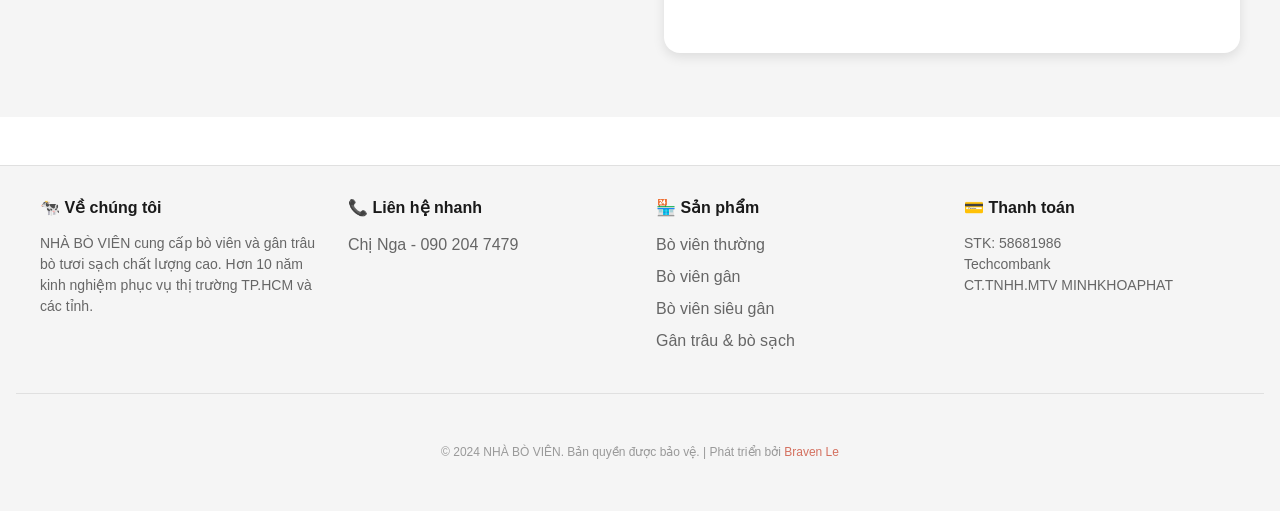
==== commit 2365f20b: "feat: push admin features:" ====
--- a/index.html
+++ b/index.html
@@ -46,8 +46,8 @@
     <script src="./js/site.js"></script>
     <script src="./js/theme.js"></script>
     <script src="./js/header.js"></script>
-    <script src="./js/sales-info.js"></script>
-    <script src="./js/contact.js"></script>
+    <script type="module" src="./js/sales-info.js"></script>
+    <script type="module" src="./js/contact.js"></script>
     <script src="./js/navigation.js"></script>
 </body>
 </html>
--- a/css/header.css
+++ b/css/header.css
@@ -93,10 +93,16 @@
     gap: var(--spacing-md);
   }
   
+  .header-container {
+    padding: var(--spacing-md);
+    gap: var(--spacing-md);
+    position: relative;
+  }
+
   .header-nav {
     display: none;
     position: absolute;
-    top: 60px;
+    top: 100%;
     left: 0;
     right: 0;
     flex-direction: column;
@@ -105,7 +111,7 @@
     border-bottom: 1px solid var(--color-border);
     padding: var(--spacing-lg) var(--spacing-md);
     box-shadow: var(--shadow-md);
-    z-index: 999;
+    z-index: 1100;
   }
   
   .header-nav.active {
--- a/css/location.css
+++ b/css/location.css
@@ -28,27 +28,6 @@
   width: 100%;
   height: 100%;
   border: none;
-}
-
-.location-map-link {
-  display: flex;
-  align-items: center;
-  justify-content: center;
-  width: 100%;
-  height: 100%;
-  background: linear-gradient(135deg, var(--color-accent-light) 0%, var(--color-accent) 100%);
-  color: white;
-  text-decoration: none;
-  font-size: var(--font-size-xl);
-  font-weight: 700;
-  text-align: center;
-  padding: var(--spacing-lg);
-  border-radius: inherit;
-}
-
-.location-map-link:hover,
-.location-map-link:focus {
-  opacity: 0.95;
 }
 
 .location-map-placeholder {
--- a/css/sales-info.css
+++ b/css/sales-info.css
@@ -34,7 +34,6 @@
   line-height: var(--line-height-relaxed);
   font-size: var(--font-size-sm);
   color: var(--color-text);
-  white-space: pre-wrap;
   word-break: break-word;
 }
 
